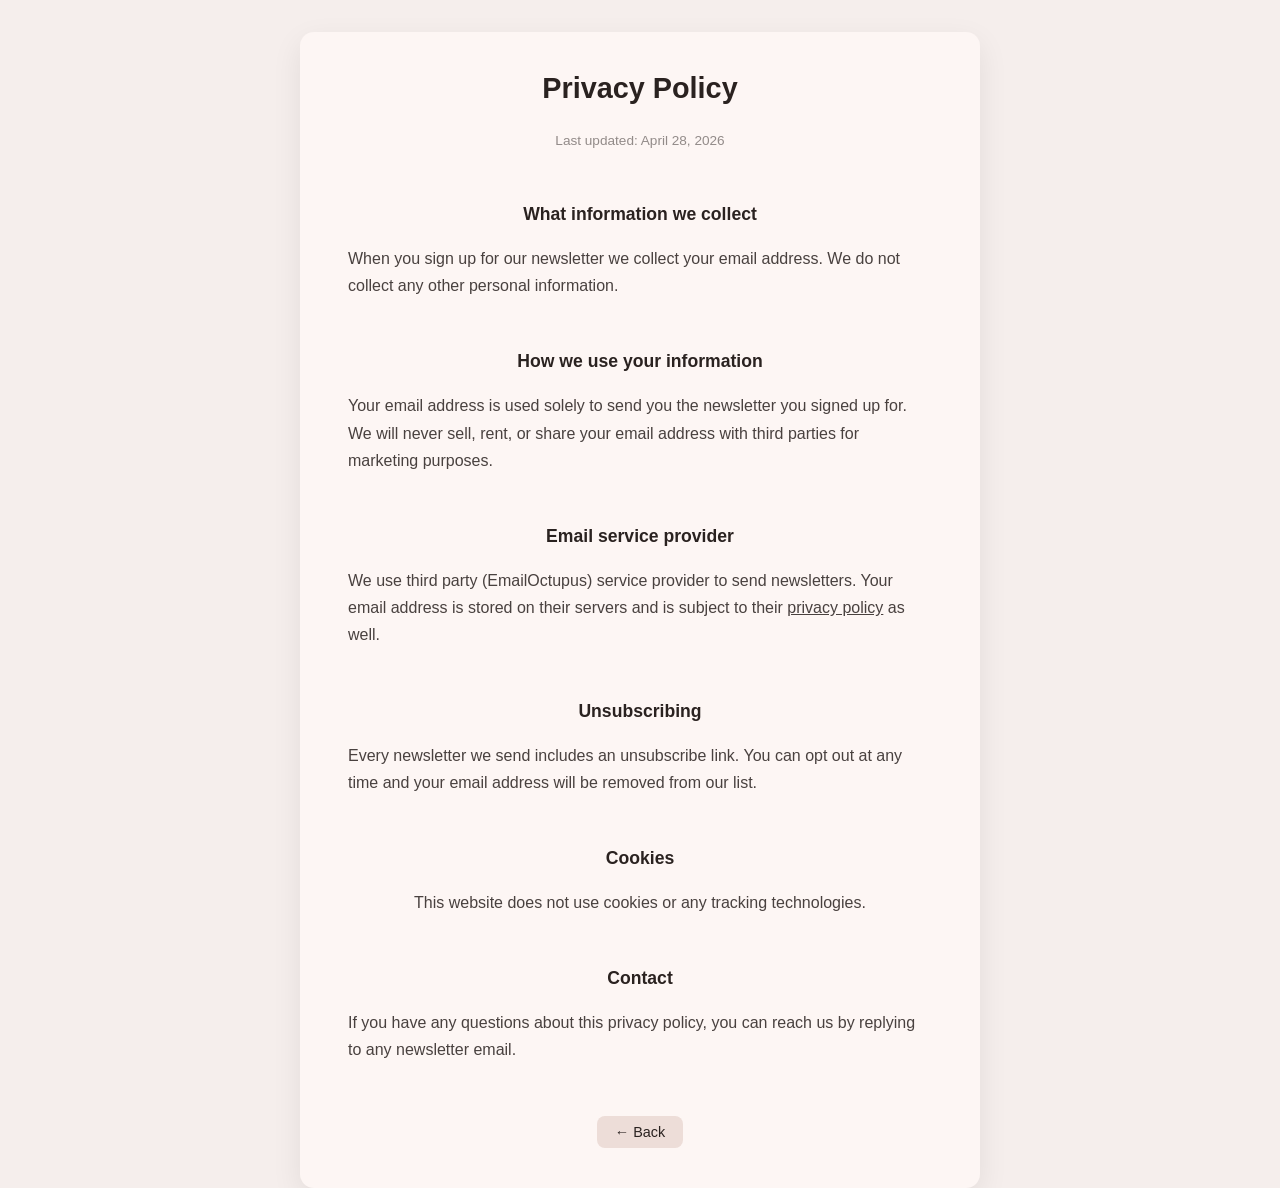
==== privacy.html @ 2d023fe6 "I am the vibe king" ====
﻿<!doctype html>
<html lang="en" class="privacy-page">
  <head>
    <meta charset="UTF-8" />
    <meta name="viewport" content="width=device-width, initial-scale=1.0" />
    <title>Privacy Policy</title>
    <link rel="stylesheet" href="styles.css" />
  </head>
  <body>
    <main>
      <h1>Privacy Policy</h1>
      <p class="updated">Last updated: April 28, 2026</p>

      <h2>What information we collect</h2>
      <p>When you sign up for our newsletter we collect your email address. We do not collect any other personal information.</p>

      <h2>How we use your information</h2>
      <p>Your email address is used solely to send you the newsletter you signed up for. We will never sell, rent, or share your email address with third parties for marketing purposes.</p>

      <h2>Email service provider</h2>
      <p>We use third party (EmailOctupus) service provider to send newsletters. Your email address is stored on their servers and is subject to their <a href="https://emailoctopus.com/legal/privacy">privacy policy</a> as well.</p>

      <h2>Unsubscribing</h2>
      <p>Every newsletter we send includes an unsubscribe link. You can opt out at any time and your email address will be removed from our list.</p>

      <h2>Cookies</h2>
      <p>This website does not use cookies or any tracking technologies.</p>

      <h2>Contact</h2>
      <p>If you have any questions about this privacy policy, you can reach us by replying to any newsletter email.</p>

      <a class="back" href="index.html">← Back</a>
    </main>
  </body>
</html>
---- styles.css ----
﻿*, *::before, *::after {
  box-sizing: border-box;
  margin: 0;
  padding: 0;
}

html, body {
  height: 100%;
}

body {
  min-height: 100vh;
  background: #f5eeec;
  /* background: #000 url('background1.png') center/cover no-repeat; */
  display: flex;
  align-items: center;
  justify-content: center;
  font-family: -apple-system, BlinkMacSystemFont, "Segoe UI", Roboto, Helvetica, Arial, sans-serif;
  color: #ffffff;
  overflow: hidden;
}

body::before,
body::after {
  content: none;
}



#words-bg {
  position: fixed;
  inset: 0;
  z-index: 0;
  pointer-events: none;
  overflow: hidden;
}

.floating-logo {
  position: absolute;
  top: 0;
  left: 0;
  width: 120px;
  pointer-events: none;
  will-change: transform;
  opacity: 0.15;
}

.floating-word {
  position: absolute;
  top: 0;
  left: 0;
  font-size: clamp(0.7rem, 1.5vw, 1.1rem);
  font-weight: 700;
  letter-spacing: 0.12em;
  text-transform: uppercase;
  opacity: 0.20;
  white-space: nowrap;
  will-change: transform;
}

main {
  position: relative;
  z-index: 1;
  display: flex;
  flex-direction: column;
  align-items: center;
  gap: 1.25rem;
  padding: 2rem;
  width: 100%;
  max-width: 520px;
}

.privacy-link {
  font-size: 1.2rem;
  color: #eeffff;
  opacity: 1;
}

.privacy-link a {
  color: inherit;
  text-decoration: underline;
}

.privacy-link a:hover {
  opacity: 1;
}

/* Privacy Policy page */
.privacy-page body {
  background: #f5eeec;
  color: #2a2220;
  display: block;
  overflow: auto;
}

.privacy-page main {
  max-width: 680px;
  width: 100%;
  margin: 2rem auto;
  padding: 2.5rem 3rem;
  border-radius: 14px;
  background: #fdf6f4;
  box-shadow: 0 10px 30px rgba(0, 0, 0, 0.08);
  color: #2a2220;
}

@media (max-width: 600px) {
  .privacy-page main { padding: 1.5rem; margin: 1rem; }
}

.privacy-page h1 { margin-top: 0; font-size: 1.8rem; }
.privacy-page h2 { font-size: 1.1rem; margin-top: 2rem; }
.privacy-page p,
.privacy-page li { line-height: 1.7; opacity: 0.85; }
.privacy-page a { color: inherit; }

.privacy-page .back {
  display: inline-block;
  margin-top: 2rem;
  padding: 0.5rem 1.1rem;
  font-size: 0.9rem;
  color: #2a2220;
  background: #edddd8;
  border-radius: 8px;
  text-decoration: none;
  transition: background 0.15s, border-color 0.15s;
}
.privacy-page .back:hover {
  background: #e2ccc7;
  opacity: 1;
}
.privacy-page .updated { font-size: 0.85rem; opacity: 0.5; margin-top: 0.25rem; }
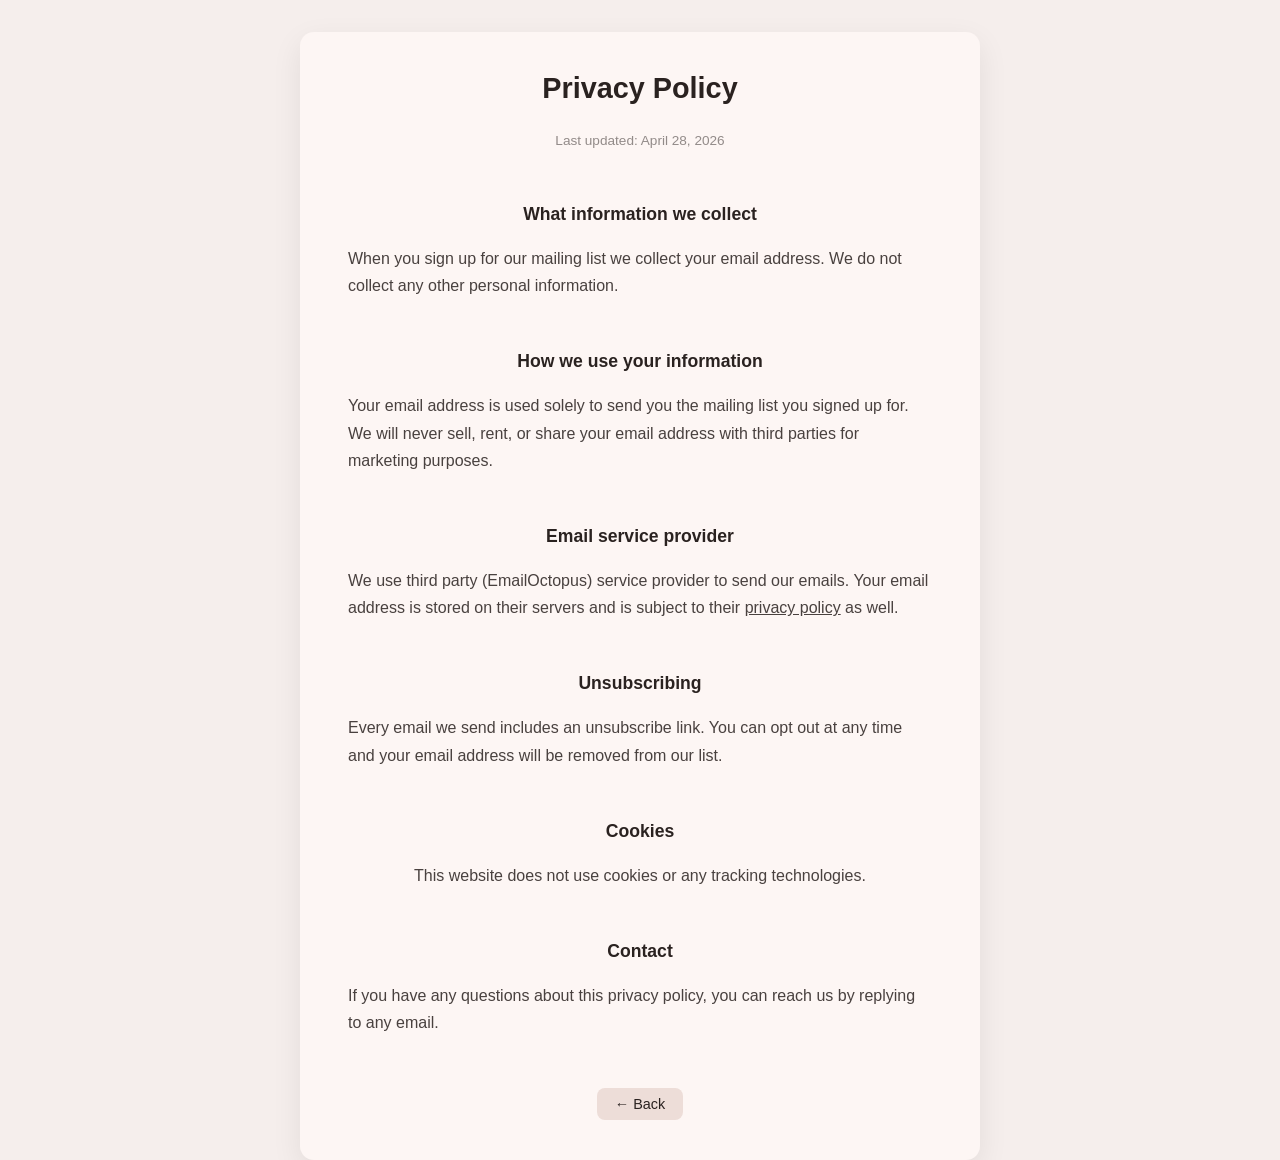
==== commit cf646a69: "not a newsletter" ====
--- a/privacy.html
+++ b/privacy.html
@@ -12,22 +12,22 @@
       <p class="updated">Last updated: April 28, 2026</p>
 
       <h2>What information we collect</h2>
-      <p>When you sign up for our newsletter we collect your email address. We do not collect any other personal information.</p>
+      <p>When you sign up for our mailing list we collect your email address. We do not collect any other personal information.</p>
 
       <h2>How we use your information</h2>
-      <p>Your email address is used solely to send you the newsletter you signed up for. We will never sell, rent, or share your email address with third parties for marketing purposes.</p>
+      <p>Your email address is used solely to send you the mailing list you signed up for. We will never sell, rent, or share your email address with third parties for marketing purposes.</p>
 
       <h2>Email service provider</h2>
-      <p>We use third party (EmailOctupus) service provider to send newsletters. Your email address is stored on their servers and is subject to their <a href="https://emailoctopus.com/legal/privacy">privacy policy</a> as well.</p>
+      <p>We use third party (EmailOctopus) service provider to send our emails. Your email address is stored on their servers and is subject to their <a href="https://emailoctopus.com/legal/privacy">privacy policy</a> as well.</p>
 
       <h2>Unsubscribing</h2>
-      <p>Every newsletter we send includes an unsubscribe link. You can opt out at any time and your email address will be removed from our list.</p>
+      <p>Every email we send includes an unsubscribe link. You can opt out at any time and your email address will be removed from our list.</p>
 
       <h2>Cookies</h2>
       <p>This website does not use cookies or any tracking technologies.</p>
 
       <h2>Contact</h2>
-      <p>If you have any questions about this privacy policy, you can reach us by replying to any newsletter email.</p>
+      <p>If you have any questions about this privacy policy, you can reach us by replying to any email.</p>
 
       <a class="back" href="index.html">← Back</a>
     </main>
--- a/styles.css
+++ b/styles.css
@@ -72,8 +72,8 @@
 
 .privacy-link {
   font-size: 1.2rem;
-  color: #eeffff;
-  opacity: 1;
+  color: #000;
+  opacity: 0.8;
 }
 
 .privacy-link a {
